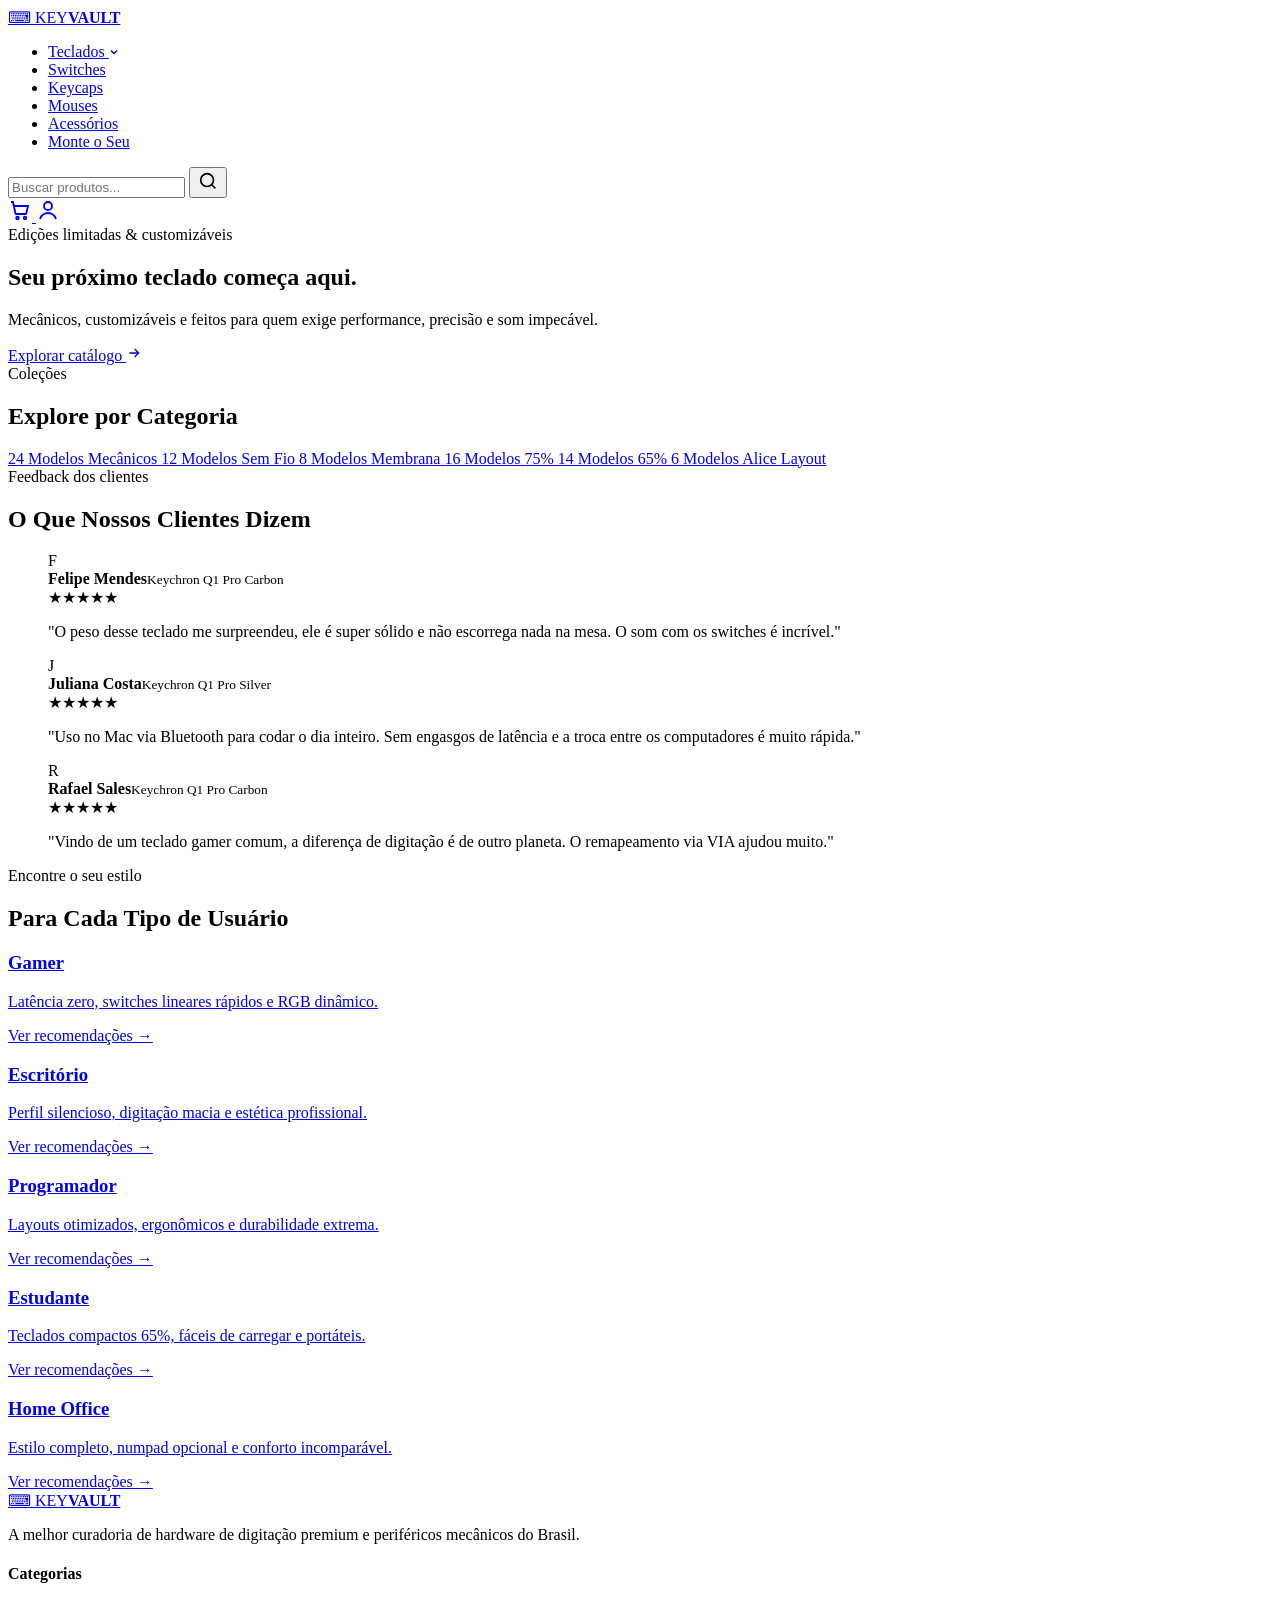
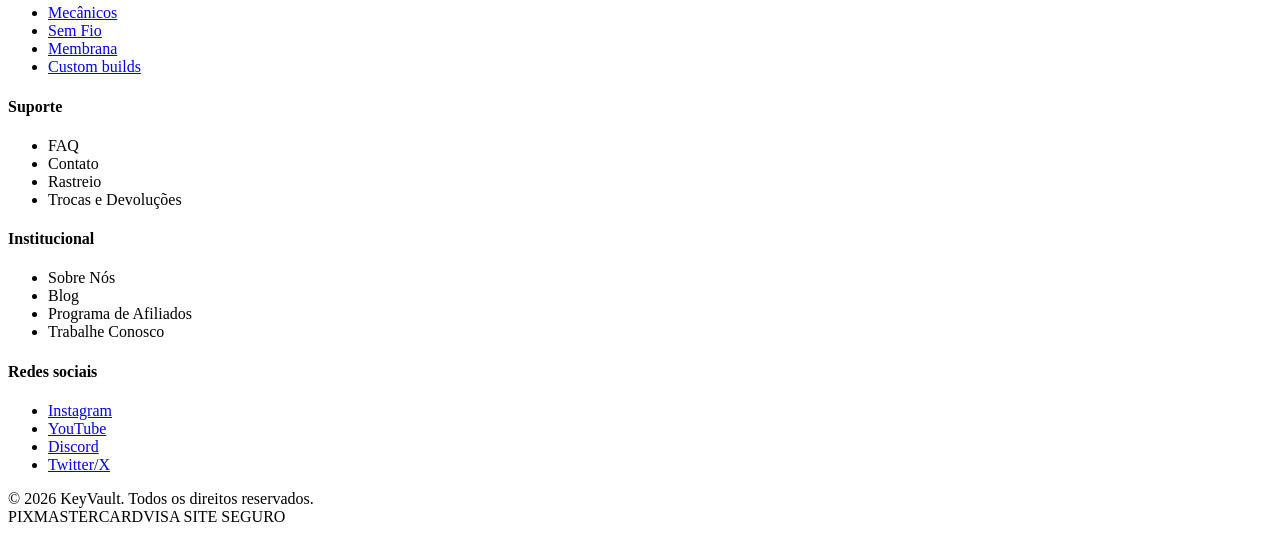
==== index.html @ 27d6e283 "added some issues from homepage in index.html: navbar, sections and +" ====
<!DOCTYPE html>
<html lang="pt-BR">
<head>
  <meta charset="UTF-8">
  <meta name="viewport" content="width=device-width, initial-scale=1.0">
  <title>KeyVault</title>
  <link rel="stylesheet" href="assets/css/homepage.css">
</head>
<body>

  <header class="header">
    <div class="header__inner container">
      <a href="index.html" class="logo" aria-label="KeyVault - página inicial">
        <span class="logo__icon">⌨</span>
        <span class="logo__text">KEY<strong>VAULT</strong></span>
      </a>

      <nav class="nav" aria-label="Navegação principal">
        <ul class="nav__list">
          <li class="nav__item nav__item--dropdown">
            <a href="teclados.html" class="nav__link">Teclados
              <svg width="10" height="10" viewBox="0 0 10 10" aria-hidden="true"><path d="M2 3.5 5 6.5 8 3.5" fill="none" stroke="currentColor" stroke-width="1.5"/></svg>
            </a>
          </li>
          <li class="nav__item"><a href="pages/catalog.html" class="nav__link">Switches</a></li>
          <li class="nav__item"><a href="pages/catalog.html" class="nav__link">Keycaps</a></li>
          <li class="nav__item"><a href="pages/catalog.html" class="nav__link">Mouses</a></li>
          <li class="nav__item"><a href="pages/catalog.html" class="nav__link">Acessórios</a></li>
          <li class="nav__item">
            <a href="pages/catalog.html" class="nav__link nav__link--custom">Monte o Seu</a>
          </li>
        </ul>
      </nav>

      <div class="header__actions">
        <form class="search" action="pages/catalog.html" method="get" role="search">
          <input type="search" name="q" placeholder="Buscar produtos..." aria-label="Buscar produtos por nome ou palavra-chave" required>
          <button type="submit" class="icon-btn" aria-label="Pesquisar">
            <svg width="22" height="22" viewBox="0 0 24 24" fill="none" stroke="currentColor" stroke-width="1.8"><circle cx="11" cy="11" r="7"/><path d="m20 20-3.5-3.5"/></svg>
          </button>
        </form>

        <a href="pages/mylist.html" class="icon-btn cart" aria-label="Carrinho de compras, 2 itens">
          <svg width="24" height="24" viewBox="0 0 24 24" fill="none" stroke="currentColor" stroke-width="1.8"><path d="M3 4h2l2.4 11.2a1 1 0 0 0 1 .8h8.9a1 1 0 0 0 1-.8L20 8H6.2"/><circle cx="9.5" cy="20" r="1.3"/><circle cx="17" cy="20" r="1.3"/></svg>
        </a>

        <a href="pages/profile.html" class="icon-btn" aria-label="Minha conta">
          <svg width="24" height="24" viewBox="0 0 24 24" fill="none" stroke="currentColor" stroke-width="1.8"><circle cx="12" cy="8" r="4"/><path d="M4 21c1.5-4 4.5-6 8-6s6.5 2 8 6"/></svg>
        </a>
      </div>
    </div>
  </header>

  <main>
    <!-- Hero -->
    <section class="hero">
      <div class="hero__content container">
        <span class="tag">Edições limitadas &amp; customizáveis</span>
        <h1>Seu próximo teclado começa aqui.</h1>
        <p>Mecânicos, customizáveis e feitos para quem exige performance, precisão e som impecável.</p>
        <a href="/pages/catalog.html" class="btn btn--primary">
          Explorar catálogo
          <svg width="16" height="16" viewBox="0 0 24 24" fill="none" stroke="currentColor" stroke-width="2"><path d="M5 12h14M13 6l6 6-6 6"/></svg>
        </a>
      </div>
    </section>

    <!-- Categorias principais -->
    <section class="section">
      <div class="container">
        <header class="section__header">
          <span class="eyebrow">Coleções</span>
          <h2>Explore por Categoria</h2>
        </header>

        <div class="categories">
          <a href="pages/catalog.html?cat=mecanicos" class="category-card">
            <span class="category-card__count">24 Modelos</span>
            <span class="category-card__name">Mecânicos</span>
          </a>
          <a href="pages/catalog.html" class="category-card">
            <span class="category-card__count">12 Modelos</span>
            <span class="category-card__name">Sem Fio</span>
          </a>
          <a href="pages/catalog.html" class="category-card">
            <span class="category-card__count">8 Modelos</span>
            <span class="category-card__name">Membrana</span>
          </a>
          <a href="pages/catalog.html?cat=75" class="category-card">
            <span class="category-card__count">16 Modelos</span>
            <span class="category-card__name">75%</span>
          </a>
          <a href="pages/catalog.html?cat=65" class="category-card">
            <span class="category-card__count">14 Modelos</span>
            <span class="category-card__name">65%</span>
          </a>
          <a href="pages/catalog.html?cat=alice" class="category-card">
            <span class="category-card__count">6 Modelos</span>
            <span class="category-card__name">Alice Layout</span>
          </a>
        </div>
      </div>
    </section>

    <!-- Depoimentos -->
    <section class="section section--alt">
      <div class="container">
        <header class="section__header">
          <span class="eyebrow">Feedback dos clientes</span>
          <h2>O Que Nossos Clientes Dizem</h2>
        </header>

        <div class="testimonials">
          <blockquote class="testimonial">
            <div class="testimonial__author">
              <span class="avatar">F</span>
              <div><strong>Felipe Mendes</strong><small>Keychron Q1 Pro Carbon</small></div>
            </div>
            <div class="stars">★★★★★</div>
            <p>"O peso desse teclado me surpreendeu, ele é super sólido e não escorrega nada na mesa. O som com os switches é incrível."</p>
          </blockquote>

          <blockquote class="testimonial">
            <div class="testimonial__author">
              <span class="avatar">J</span>
              <div><strong>Juliana Costa</strong><small>Keychron Q1 Pro Silver</small></div>
            </div>
            <div class="stars">★★★★★</div>
            <p>"Uso no Mac via Bluetooth para codar o dia inteiro. Sem engasgos de latência e a troca entre os computadores é muito rápida."</p>
          </blockquote>

          <blockquote class="testimonial">
            <div class="testimonial__author">
              <span class="avatar">R</span>
              <div><strong>Rafael Sales</strong><small>Keychron Q1 Pro Carbon</small></div>
            </div>
            <div class="stars">★★★★★</div>
            <p>"Vindo de um teclado gamer comum, a diferença de digitação é de outro planeta. O remapeamento via VIA ajudou muito."</p>
          </blockquote>
        </div>
      </div>
    </section>

    <!-- Personas -->
    <section class="section">
      <div class="container">
        <header class="section__header">
          <span class="eyebrow">Encontre o seu estilo</span>
          <h2>Para Cada Tipo de Usuário</h2>
        </header>

        <div class="personas">
          <a href="pages/catalog.html" class="persona-card" style="--bg: #1b1f27">
            <h3>Gamer</h3>
            <p>Latência zero, switches lineares rápidos e RGB dinâmico.</p>
            <span class="persona-card__link">Ver recomendações →</span>
          </a>
          <a href="pages/catalog.html" class="persona-card" style="--bg: #2a2c30">
            <h3>Escritório</h3>
            <p>Perfil silencioso, digitação macia e estética profissional.</p>
            <span class="persona-card__link">Ver recomendações →</span>
          </a>
          <a  style="--bg: #30333a"href="pages/catalog.html" class="persona-card" style="--bg: #232a24">
            <h3>Programador</h3>
            <p>Layouts otimizados, ergonômicos e durabilidade extrema.</p>
            <span class="persona-card__link">Ver recomendações →</span>
          </a>
          <a href="pages/catalog.html" class="persona-card" style="--bg: #2b2a24">
            <h3>Estudante</h3>
            <p>Teclados compactos 65%, fáceis de carregar e portáteis.</p>
            <span class="persona-card__link">Ver recomendações →</span>
          </a>
          <a href="pages/catalog.html" class="persona-card" style="--bg: #2a2627">
            <h3>Home Office</h3>
            <p>Estilo completo, numpad opcional e conforto incomparável.</p>
            <span class="persona-card__link">Ver recomendações →</span>
          </a>
        </div>
      </div>
    </section>


  <footer class="footer">
    <div class="container footer__grid">
      <div class="footer__brand">
        <a href="index.html" class="logo">
          <span class="logo__icon">⌨</span>
          <span class="logo__text">KEY<strong>VAULT</strong></span>
        </a>
        <p>A melhor curadoria de hardware de digitação premium e periféricos mecânicos do Brasil.</p>
      </div>

      <div>
        <h4>Categorias</h4>
        <ul>
          <li><a href="pages/catalog.html">Mecânicos</a></li>
          <li><a href="pages/catalog.html">Sem Fio</a></li>
          <li><a href="pages/catalog.html">Membrana</a></li>
          <li><a href="pages/catalog.html">Custom builds</a></li>
        </ul>
      </div>

      <div>
        <h4>Suporte</h4>
        <ul>
          <li><a>FAQ</a></li>
          <li><a>Contato</a></li>
          <li><a>Rastreio</a></li>
          <li><a>Trocas e Devoluções</a></li>
        </ul>
      </div>

      <div>
        <h4>Institucional</h4>
        <ul>
          <li><a>Sobre Nós</a></li>
          <li><a>Blog</a></li>
          <li><a>Programa de Afiliados</a></li>
          <li><a>Trabalhe Conosco</a></li>
        </ul>
      </div>

      <div>
        <h4>Redes sociais</h4>
        <ul>
          <li><a href="#">Instagram</a></li>
          <li><a href="#">YouTube</a></li>
          <li><a href="#">Discord</a></li>
          <li><a href="#">Twitter/X</a></li>
        </ul>
      </div>
    </div>

    <div class="container footer__bottom">
      <span>&copy 2026 KeyVault. Todos os direitos reservados.</span>
      <div class="payments">
        <span>PIX</span><span>MASTERCARD</span><span>VISA</span>
        <span class="secure">SITE SEGURO</span>
      </div>
    </div>
  </footer>

</body>
</html>
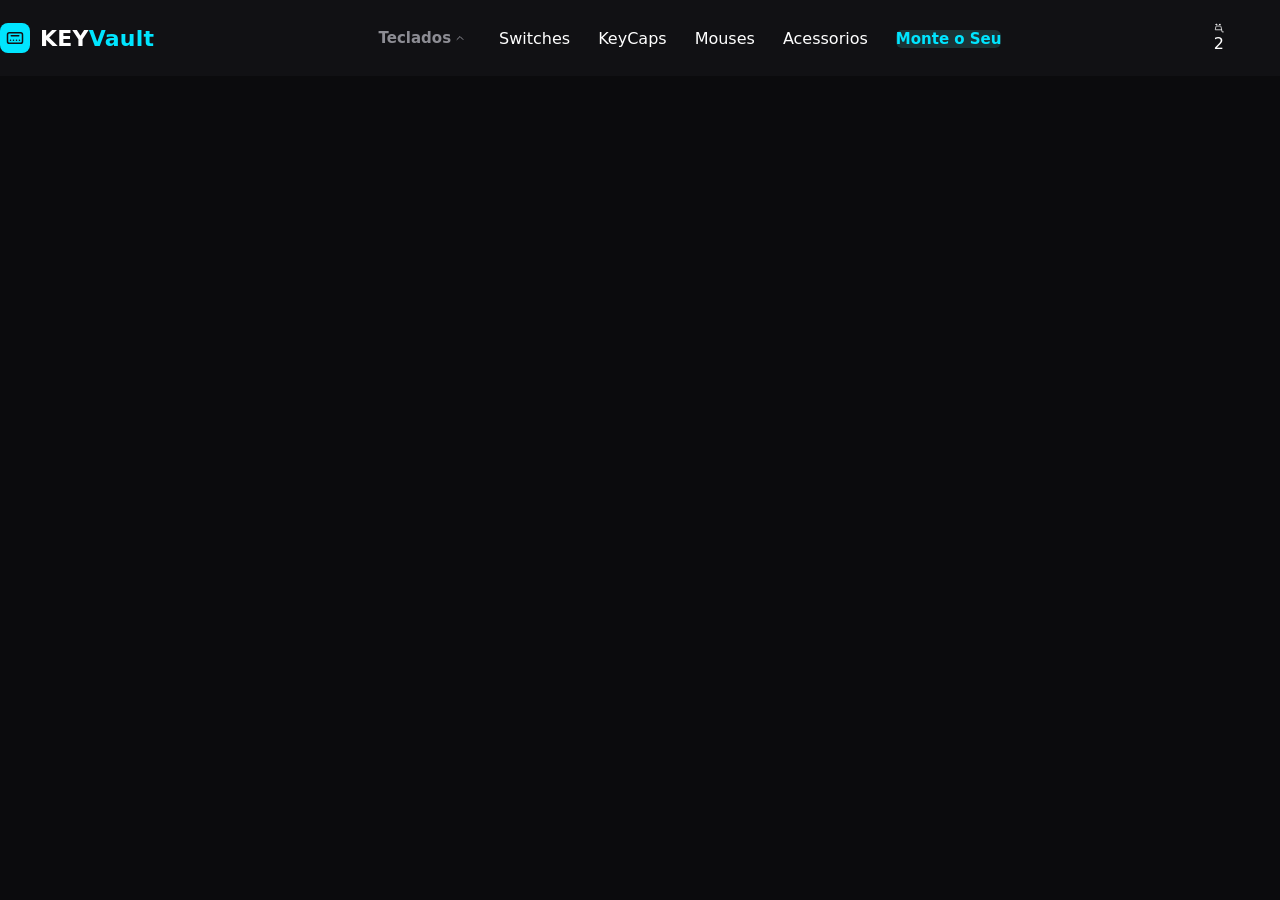
==== commit d8994651: "menu de navegação 87% feito e completo" ====
--- a/index.html
+++ b/index.html
@@ -1,244 +1,64 @@
 <!DOCTYPE html>
-<html lang="pt-BR">
-<head>
-  <meta charset="UTF-8">
-  <meta name="viewport" content="width=device-width, initial-scale=1.0">
-  <title>KeyVault</title>
-  <link rel="stylesheet" href="assets/css/homepage.css">
-</head>
-<body>
+<html lang="en">
+    <head>
+        <meta charset="UTF-8">
+        <meta name="viewport" content="width=device-width, initial-scale=1.0">
+        <title>Document</title>
+        <link rel="stylesheet" href="assets/css/homepage.css">
 
-  <header class="header">
-    <div class="header__inner container">
-      <a href="index.html" class="logo" aria-label="KeyVault - página inicial">
-        <span class="logo__icon">⌨</span>
-        <span class="logo__text">KEY<strong>VAULT</strong></span>
-      </a>
+    </head>
+    <body>
+        <header>
+            <!-- logo keyvault -->
+            <nav class="nav" aria-label="Principal">
+                <a href="index.html" class="logo" aria-label="KeyVault - Página Inicial">
+                    <span class="logo-mark" aria-hidden="true">
+                        <svg viewbox="0 0 24 24" fill="none" stroke="currentColor" stroke-width="2" stroke-linecap="round" stroke-linejoin="round">
+                            <rect x="2" y="5" width="20" height="14" rx="2.5"/>
+                            <path d="M6 9h.01M10 9h.01M14 9h.01M18 9h.01M7 15h10"/>
+                        </svg>
+                    </span>
+                    <span>KEY<b>Vault</b></span>
+                </a>
+                <!-- Catalago do site keyvaul -->
+                <ul class="menu" id="menu">
+                    <li>
+                        <button class="trigger" aria-expanded="false" aria-controls="dd-teclados" id="btn-teclados">
+                            Teclados
+                            <svg viewbox="0 0 10 10" fill="none" stroke="currentcolor" stroke-widht="1.6" stroke-linecap="round" stroke-linejoin="round" aria-hidden="true"><path d="M2 3.5l3 3 3-3"/></svg>
+                        </button>
+                        <ul class="dropdown" id="dd-teclados">
+                            <li><a href="pages/catalog.html">Teclados 60%</a></li>
+                            <li><a href="pages/catalog.html">Teclados 65%</a></li>
+                            <li><a href="pages/catalog.html">Teclados 75%</a></li>
+                            <li><a href="pages/catalog.html">Teclados Tkl</a></li>
+                            <li><a href="pages/catalog.html">Teclados Full Size</a></li>
+                        </ul>
+                    </li>
+                    <li><a href="pages/catalog.html"></a>Switches</li>
+                    <li><a href="pages/catalog.html"></a>KeyCaps</li>
+                    <li><a href="pages/catalog.html"></a>Mouses</li>
+                    <li><a href="pages/catalog.html"></a>Acessorios</li>
+                    <li><a href="pages/catalog.html" class="cta">Monte o Seu</a></li>
+                </ul>
 
-      <nav class="nav" aria-label="Navegação principal">
-        <ul class="nav__list">
-          <li class="nav__item nav__item--dropdown">
-            <a href="teclados.html" class="nav__link">Teclados
-              <svg width="10" height="10" viewBox="0 0 10 10" aria-hidden="true"><path d="M2 3.5 5 6.5 8 3.5" fill="none" stroke="currentColor" stroke-width="1.5"/></svg>
-            </a>
-          </li>
-          <li class="nav__item"><a href="pages/catalog.html" class="nav__link">Switches</a></li>
-          <li class="nav__item"><a href="pages/catalog.html" class="nav__link">Keycaps</a></li>
-          <li class="nav__item"><a href="pages/catalog.html" class="nav__link">Mouses</a></li>
-          <li class="nav__item"><a href="pages/catalog.html" class="nav__link">Acessórios</a></li>
-          <li class="nav__item">
-            <a href="pages/catalog.html" class="nav__link nav__link--custom">Monte o Seu</a>
-          </li>
-        </ul>
-      </nav>
-
-      <div class="header__actions">
-        <form class="search" action="pages/catalog.html" method="get" role="search">
-          <input type="search" name="q" placeholder="Buscar produtos..." aria-label="Buscar produtos por nome ou palavra-chave" required>
-          <button type="submit" class="icon-btn" aria-label="Pesquisar">
-            <svg width="22" height="22" viewBox="0 0 24 24" fill="none" stroke="currentColor" stroke-width="1.8"><circle cx="11" cy="11" r="7"/><path d="m20 20-3.5-3.5"/></svg>
-          </button>
-        </form>
-
-        <a href="pages/mylist.html" class="icon-btn cart" aria-label="Carrinho de compras, 2 itens">
-          <svg width="24" height="24" viewBox="0 0 24 24" fill="none" stroke="currentColor" stroke-width="1.8"><path d="M3 4h2l2.4 11.2a1 1 0 0 0 1 .8h8.9a1 1 0 0 0 1-.8L20 8H6.2"/><circle cx="9.5" cy="20" r="1.3"/><circle cx="17" cy="20" r="1.3"/></svg>
-        </a>
-
-        <a href="pages/profile.html" class="icon-btn" aria-label="Minha conta">
-          <svg width="24" height="24" viewBox="0 0 24 24" fill="none" stroke="currentColor" stroke-width="1.8"><circle cx="12" cy="8" r="4"/><path d="M4 21c1.5-4 4.5-6 8-6s6.5 2 8 6"/></svg>
-        </a>
-      </div>
-    </div>
-  </header>
-
-  <main>
-    <!-- Hero -->
-    <section class="hero">
-      <div class="hero__content container">
-        <span class="tag">Edições limitadas &amp; customizáveis</span>
-        <h1>Seu próximo teclado começa aqui.</h1>
-        <p>Mecânicos, customizáveis e feitos para quem exige performance, precisão e som impecável.</p>
-        <a href="/pages/catalog.html" class="btn btn--primary">
-          Explorar catálogo
-          <svg width="16" height="16" viewBox="0 0 24 24" fill="none" stroke="currentColor" stroke-width="2"><path d="M5 12h14M13 6l6 6-6 6"/></svg>
-        </a>
-      </div>
-    </section>
-
-    <!-- Categorias principais -->
-    <section class="section">
-      <div class="container">
-        <header class="section__header">
-          <span class="eyebrow">Coleções</span>
-          <h2>Explore por Categoria</h2>
+                <div class="actions">
+                    <button class="icon-btn" aria-label="Buscar">
+                        <svg viewBox="0 0 24 24" fill="none" stroke="currentColor" stroke-width="1.8" stroke-linecap="round"><circle cx="11" cy="11" r="7"/><path d="M20 20l-3.5-3.5"/></svg>
+                    </button>
+                        <a href="pages/mylist.html" class="icon-btn" aria-label="Carrinho, 2 itens">
+                            <svg viewBox="0 0 24 24" fill="none" stroke="currentColor" stroke-width="1.8" stroke-linecap="round" stroke-linejoin="round"><path d="M2 3h3l2.4 12.2a2 2 0 0 0 2 1.6h8.2a2 2 0 0 0 2-1.5L21 8H6"/><circle cx="10" cy="20.5" r="1.2"/><circle cx="18" cy="20.5" r="1.2"/></svg>
+                            <span class="badge" id="cart-count">2</span>
+                        </a>
+                        <a href="pages/profile.html" class="icon-btn" aria-label="Minha conta">
+                            <svg viewBox="0 0 24 24" fill="none" stroke="currentColor" stroke-width="1.8" stroke-linecap="round"><circle cx="12" cy="8" r="4"/><path d="M4 21c0-4.4 3.6-7 8-7s8 2.6 8 7"/></svg>
+                        </a>
+                        <button class="icon-btn burger" id="burger" aria-label="Abrir menu" aria-expanded="false" aria-controls="menu">
+                            <svg viewBox="0 0 24 24" fill="none" stroke="currentColor" stroke-width="1.8" stroke-linecap="round"><path d="M4 7h16M4 12h16M4 17h16"/></svg>
+                        </button>
+                </div>
+            </nav>
         </header>
-
-        <div class="categories">
-          <a href="pages/catalog.html?cat=mecanicos" class="category-card">
-            <span class="category-card__count">24 Modelos</span>
-            <span class="category-card__name">Mecânicos</span>
-          </a>
-          <a href="pages/catalog.html" class="category-card">
-            <span class="category-card__count">12 Modelos</span>
-            <span class="category-card__name">Sem Fio</span>
-          </a>
-          <a href="pages/catalog.html" class="category-card">
-            <span class="category-card__count">8 Modelos</span>
-            <span class="category-card__name">Membrana</span>
-          </a>
-          <a href="pages/catalog.html?cat=75" class="category-card">
-            <span class="category-card__count">16 Modelos</span>
-            <span class="category-card__name">75%</span>
-          </a>
-          <a href="pages/catalog.html?cat=65" class="category-card">
-            <span class="category-card__count">14 Modelos</span>
-            <span class="category-card__name">65%</span>
-          </a>
-          <a href="pages/catalog.html?cat=alice" class="category-card">
-            <span class="category-card__count">6 Modelos</span>
-            <span class="category-card__name">Alice Layout</span>
-          </a>
-        </div>
-      </div>
-    </section>
-
-    <!-- Depoimentos -->
-    <section class="section section--alt">
-      <div class="container">
-        <header class="section__header">
-          <span class="eyebrow">Feedback dos clientes</span>
-          <h2>O Que Nossos Clientes Dizem</h2>
-        </header>
-
-        <div class="testimonials">
-          <blockquote class="testimonial">
-            <div class="testimonial__author">
-              <span class="avatar">F</span>
-              <div><strong>Felipe Mendes</strong><small>Keychron Q1 Pro Carbon</small></div>
-            </div>
-            <div class="stars">★★★★★</div>
-            <p>"O peso desse teclado me surpreendeu, ele é super sólido e não escorrega nada na mesa. O som com os switches é incrível."</p>
-          </blockquote>
-
-          <blockquote class="testimonial">
-            <div class="testimonial__author">
-              <span class="avatar">J</span>
-              <div><strong>Juliana Costa</strong><small>Keychron Q1 Pro Silver</small></div>
-            </div>
-            <div class="stars">★★★★★</div>
-            <p>"Uso no Mac via Bluetooth para codar o dia inteiro. Sem engasgos de latência e a troca entre os computadores é muito rápida."</p>
-          </blockquote>
-
-          <blockquote class="testimonial">
-            <div class="testimonial__author">
-              <span class="avatar">R</span>
-              <div><strong>Rafael Sales</strong><small>Keychron Q1 Pro Carbon</small></div>
-            </div>
-            <div class="stars">★★★★★</div>
-            <p>"Vindo de um teclado gamer comum, a diferença de digitação é de outro planeta. O remapeamento via VIA ajudou muito."</p>
-          </blockquote>
-        </div>
-      </div>
-    </section>
-
-    <!-- Personas -->
-    <section class="section">
-      <div class="container">
-        <header class="section__header">
-          <span class="eyebrow">Encontre o seu estilo</span>
-          <h2>Para Cada Tipo de Usuário</h2>
-        </header>
-
-        <div class="personas">
-          <a href="pages/catalog.html" class="persona-card" style="--bg: #1b1f27">
-            <h3>Gamer</h3>
-            <p>Latência zero, switches lineares rápidos e RGB dinâmico.</p>
-            <span class="persona-card__link">Ver recomendações →</span>
-          </a>
-          <a href="pages/catalog.html" class="persona-card" style="--bg: #2a2c30">
-            <h3>Escritório</h3>
-            <p>Perfil silencioso, digitação macia e estética profissional.</p>
-            <span class="persona-card__link">Ver recomendações →</span>
-          </a>
-          <a  style="--bg: #30333a"href="pages/catalog.html" class="persona-card" style="--bg: #232a24">
-            <h3>Programador</h3>
-            <p>Layouts otimizados, ergonômicos e durabilidade extrema.</p>
-            <span class="persona-card__link">Ver recomendações →</span>
-          </a>
-          <a href="pages/catalog.html" class="persona-card" style="--bg: #2b2a24">
-            <h3>Estudante</h3>
-            <p>Teclados compactos 65%, fáceis de carregar e portáteis.</p>
-            <span class="persona-card__link">Ver recomendações →</span>
-          </a>
-          <a href="pages/catalog.html" class="persona-card" style="--bg: #2a2627">
-            <h3>Home Office</h3>
-            <p>Estilo completo, numpad opcional e conforto incomparável.</p>
-            <span class="persona-card__link">Ver recomendações →</span>
-          </a>
-        </div>
-      </div>
-    </section>
-
-
-  <footer class="footer">
-    <div class="container footer__grid">
-      <div class="footer__brand">
-        <a href="index.html" class="logo">
-          <span class="logo__icon">⌨</span>
-          <span class="logo__text">KEY<strong>VAULT</strong></span>
-        </a>
-        <p>A melhor curadoria de hardware de digitação premium e periféricos mecânicos do Brasil.</p>
-      </div>
-
-      <div>
-        <h4>Categorias</h4>
-        <ul>
-          <li><a href="pages/catalog.html">Mecânicos</a></li>
-          <li><a href="pages/catalog.html">Sem Fio</a></li>
-          <li><a href="pages/catalog.html">Membrana</a></li>
-          <li><a href="pages/catalog.html">Custom builds</a></li>
-        </ul>
-      </div>
-
-      <div>
-        <h4>Suporte</h4>
-        <ul>
-          <li><a>FAQ</a></li>
-          <li><a>Contato</a></li>
-          <li><a>Rastreio</a></li>
-          <li><a>Trocas e Devoluções</a></li>
-        </ul>
-      </div>
-
-      <div>
-        <h4>Institucional</h4>
-        <ul>
-          <li><a>Sobre Nós</a></li>
-          <li><a>Blog</a></li>
-          <li><a>Programa de Afiliados</a></li>
-          <li><a>Trabalhe Conosco</a></li>
-        </ul>
-      </div>
-
-      <div>
-        <h4>Redes sociais</h4>
-        <ul>
-          <li><a href="#">Instagram</a></li>
-          <li><a href="#">YouTube</a></li>
-          <li><a href="#">Discord</a></li>
-          <li><a href="#">Twitter/X</a></li>
-        </ul>
-      </div>
-    </div>
-
-    <div class="container footer__bottom">
-      <span>&copy 2026 KeyVault. Todos os direitos reservados.</span>
-      <div class="payments">
-        <span>PIX</span><span>MASTERCARD</span><span>VISA</span>
-        <span class="secure">SITE SEGURO</span>
-      </div>
-    </div>
-  </footer>
-
-</body>
-</html>+        <script src="assets/js/homepage.js"></script>
+    </body>
+</html>
--- a/assets/css/homepage.css
+++ b/assets/css/homepage.css
@@ -0,0 +1,168 @@
+:root{
+    --bg: #111114;
+    --bar-bg: #1b3335;
+    --cyan: #00e5ff;
+    --text: #ffffff;
+    --muted: #8d8d94;
+    --pill-bg: rgba(0, 229, 255, .12);
+    --menu-bg: #1a1a1f;
+    --line: #2a2a31;
+    --font: "Inter", system-ui, -apple-system, "Segoe UI", Roboto, sans-serif;
+}
+*{
+    box-sizing: border-box;
+    margin: 0;
+    top: 0;
+}
+body{
+    font-family: var(--font);
+    background-color: #0b0b0d;
+    color: var(--text);
+    min-height: 100vh;
+}
+a{
+    color: inherit;
+    text-decoration: none;
+}
+button{
+    font: inherit;
+    color: inherit;
+    background: none;
+    border: 0;
+    cursor: pointer;
+}
+:focus-visible{
+    outline: 2px solid var(--cyan);
+    outline-offset: 3px;
+    border-radius: 4px;
+}
+
+/*---------------Header-----------*/
+.header{
+    position: sticky;
+    top: 0;
+    z-index: 50;
+}
+.nav{
+    background-color: var(--bg);
+    height: 76px;
+    display: flex;
+    align-items: center;
+    justify-content: space-between;
+    padding: 0 clamp(16px 5.5vw 56px);
+    gap: 24px;
+}
+/* logo do site*/
+.logo{
+    display: flex;
+    align-items: center;
+    gap: 10px;
+    font-weight: 800;
+    font-size: 22px;
+    letter-spacing: .01em;
+}
+.logo-mark{
+    width: 30px;
+    height: 30px;
+    border-radius: 8px;
+    background-color: var(--cyan);
+    display: grid;
+    place-items: center;
+    color: var(--bg);
+}
+.logo-mark svg{
+    width: 18px;
+    height: 18px;
+}
+.logo b{
+    color: var(--cyan);
+    font-weight: 800;
+}
+
+/* ----menu de navegação-----  */
+.menu{
+    display: flex;
+    align-items: center;
+    gap: 28px;
+    list-style: none;
+}
+.menu > li{
+    position: relative;
+}
+.menu a, .menu .trigger{
+    display: inline-flex;
+    align-items: center;
+    gap: 4px;
+    font-size: 15px;
+    font-weight: 600;
+    color: var(--muted);
+    transition: color .15s;
+}
+.menu a:hover, .menu .trigger:hover,
+.menu a[aria-current="page"],
+.menu .trigger[aria-expanded="true"]{
+    color: var(--text);
+}
+.trigger svg{
+    width: 10px;
+    height: 10px;
+    transition: transform .02s;
+}
+.trigger[aria-expanded="true"],
+svg{
+    transform: rotate(180deg);
+}
+.menu .cta{
+    color: var(--cyan);
+    background-color: var(--bar-bg);
+    padding: 6px 12xp;
+    border-radius: 6px;
+}
+.menu .cta:hover{
+    color: var(--cyan);
+    background: rgba(0, 229, 255, .2);
+}
+/* dropdown */
+.dropdown{
+    position: absolute;
+    top: calc(100% + 18px);
+    left: -16px;
+    min-width: 220px;
+    background: var(--menu-bg);
+    border: var(--line) 1px solid;
+    border-radius: 10px;
+    padding: 8px;
+    list-style: none;
+    opacity: 0;
+    visibility: hidden;
+    transform: translateY(-4px);
+    transition: opacity .15s, transform .15s, visibility .15s;
+}
+.dropdown.open{
+    opacity: 1;
+    visibility: visible;
+    transform: none;
+}
+.dropdown a{
+    display: flex;
+    padding: 10px 12px;
+    border-radius: 6px;
+    width: 100%;
+    font-weight: 500;
+}
+.dropdown a:hover{
+    background: var(--pill-bg);
+    color: var(--text);
+}
+/* ações do key */
+.actions{
+    display: flex;
+    align-items: center;
+    gap: 22px;
+}
+.icon-btn{
+    position: relative;
+    display: grid;
+    place-items: center;
+    
+}
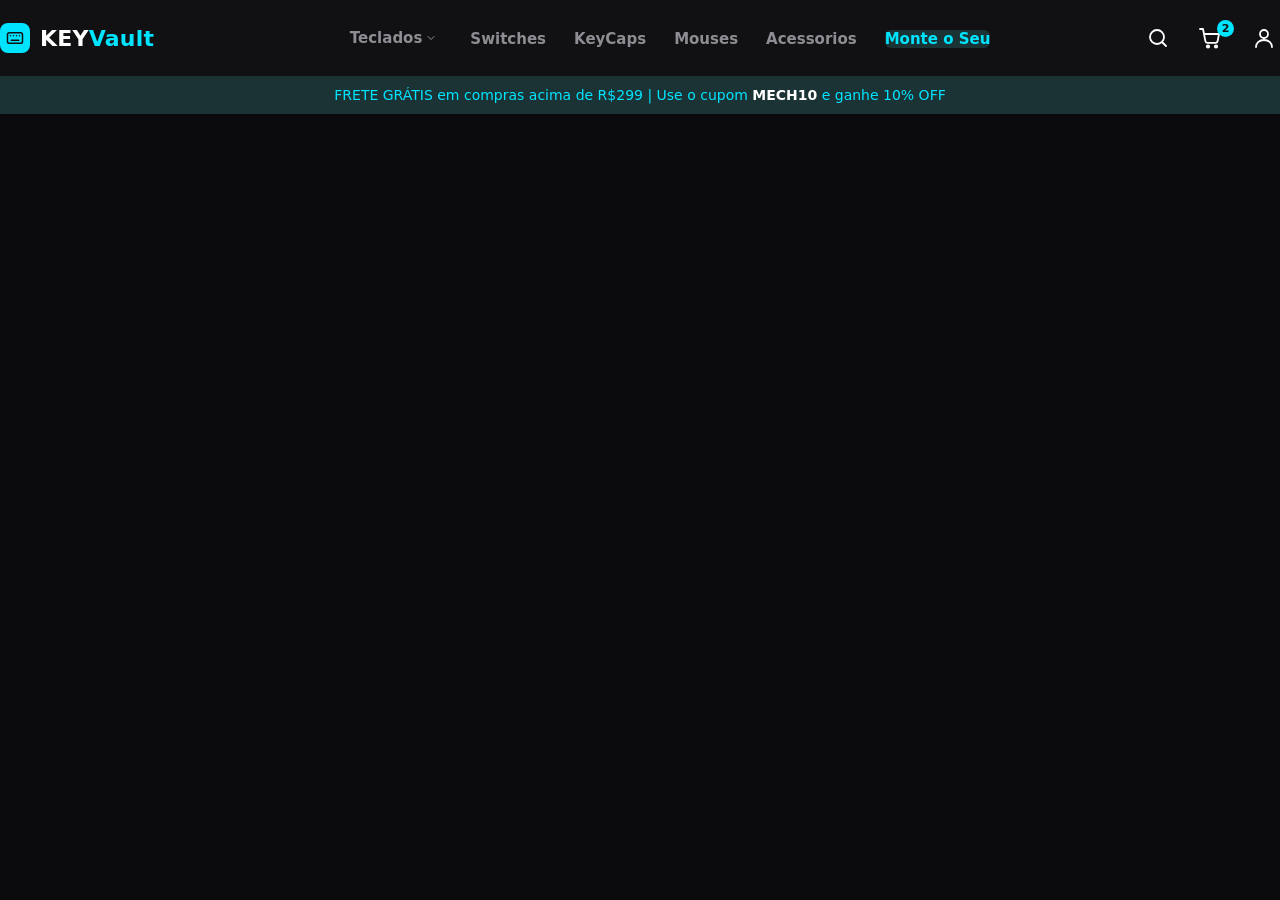
==== commit b794b9df: "menu de navegação 100%" ====
--- a/index.html
+++ b/index.html
@@ -1,4 +1,3 @@
-<!DOCTYPE html>
 <html lang="en">
     <head>
         <meta charset="UTF-8">
@@ -35,10 +34,10 @@
                             <li><a href="pages/catalog.html">Teclados Full Size</a></li>
                         </ul>
                     </li>
-                    <li><a href="pages/catalog.html"></a>Switches</li>
-                    <li><a href="pages/catalog.html"></a>KeyCaps</li>
-                    <li><a href="pages/catalog.html"></a>Mouses</li>
-                    <li><a href="pages/catalog.html"></a>Acessorios</li>
+                    <li><a href="pages/catalog.html">Switches</a></li>
+                    <li><a href="pages/catalog.html">KeyCaps</a></li>
+                    <li><a href="pages/catalog.html">Mouses</a></li>
+                    <li><a href="pages/catalog.html">Acessorios</a></li>
                     <li><a href="pages/catalog.html" class="cta">Monte o Seu</a></li>
                 </ul>
 
@@ -58,7 +57,11 @@
                         </button>
                 </div>
             </nav>
+
+            <div class="promo">
+                FRETE GRÁTIS em compras acima de R$299 | Use o cupom <strong>MECH10</strong> e ganhe 10% OFF
+            </div>
         </header>
         <script src="assets/js/homepage.js"></script>
     </body>
-</html>
+</html>
--- a/assets/css/homepage.css
+++ b/assets/css/homepage.css
@@ -108,9 +108,8 @@
     height: 10px;
     transition: transform .02s;
 }
-.trigger[aria-expanded="true"],
-svg{
-    transform: rotate(180deg);
+.trigger[aria-expanded="true"] > svg { 
+    transform: rotate(180deg); 
 }
 .menu .cta{
     color: var(--cyan);
@@ -164,5 +163,68 @@
     position: relative;
     display: grid;
     place-items: center;
-    
+    width: 32px;
+    height: 32px;
+    color:  var(--text);   
+}
+.icon-btn svg{
+    width: 24px;
+    height: 24px;
+}
+.icon-btn:hover{
+    color: var(--cyan);
+}
+.badge{
+    position: absolute;
+    top: -2px;
+    right: -8px;
+    min-width: 17px;
+    height: 17px;
+    padding: 0 4px;
+    border-radius: 9px;
+    background-color: var(--cyan);
+    color: var(--bg);
+    font-size: 11px;
+    font-weight: 700;
+    display: grid;
+    place-items: center;
+}
+
+.burger{
+    display: none;
+}
+/* barra de promoção */
+.promo {
+  background: var(--bar-bg); color: var(--cyan);
+  text-align: center; font-size: 14px; font-weight: 500;
+  padding: 11px 16px;
+}
+.promo strong { color: var(--text); font-weight: 700; }
+
+/* ---------- Mobile ---------- */
+@media (max-width: 900px) {
+  .nav { height: 64px; }
+  .burger { display: grid; }
+  .menu {
+    position: absolute; top: 100%; left: 0; right: 0;
+    flex-direction: column; align-items: stretch; gap: 0;
+    background: var(--bg); border-top: 1px solid var(--line);
+    padding: 8px clamp(16px, 5.5vw, 56px) 16px;
+    display: none;
+  }
+  .menu.open { display: flex; }
+  .menu > li { border-bottom: 1px solid var(--line); }
+  .menu > li:last-child { border: 0; padding-top: 12px; }
+  .menu a, .menu .trigger { width: 100%; padding: 14px 0; justify-content: space-between; }
+  .menu .cta { width: auto; padding: 10px 14px; justify-content: center; }
+  .dropdown {
+    position: static; opacity: 1; visibility: visible; transform: none;
+    display: none; border: 0; background: none; padding: 0 0 8px 12px;
+  }
+  .dropdown.open { display: block; }
+  .actions { gap: 14px; }
+  .promo { font-size: 12.5px; }
+}
+@media (prefers-reduced-motion: reduce) {
+  * { transition: none !important; }
 }
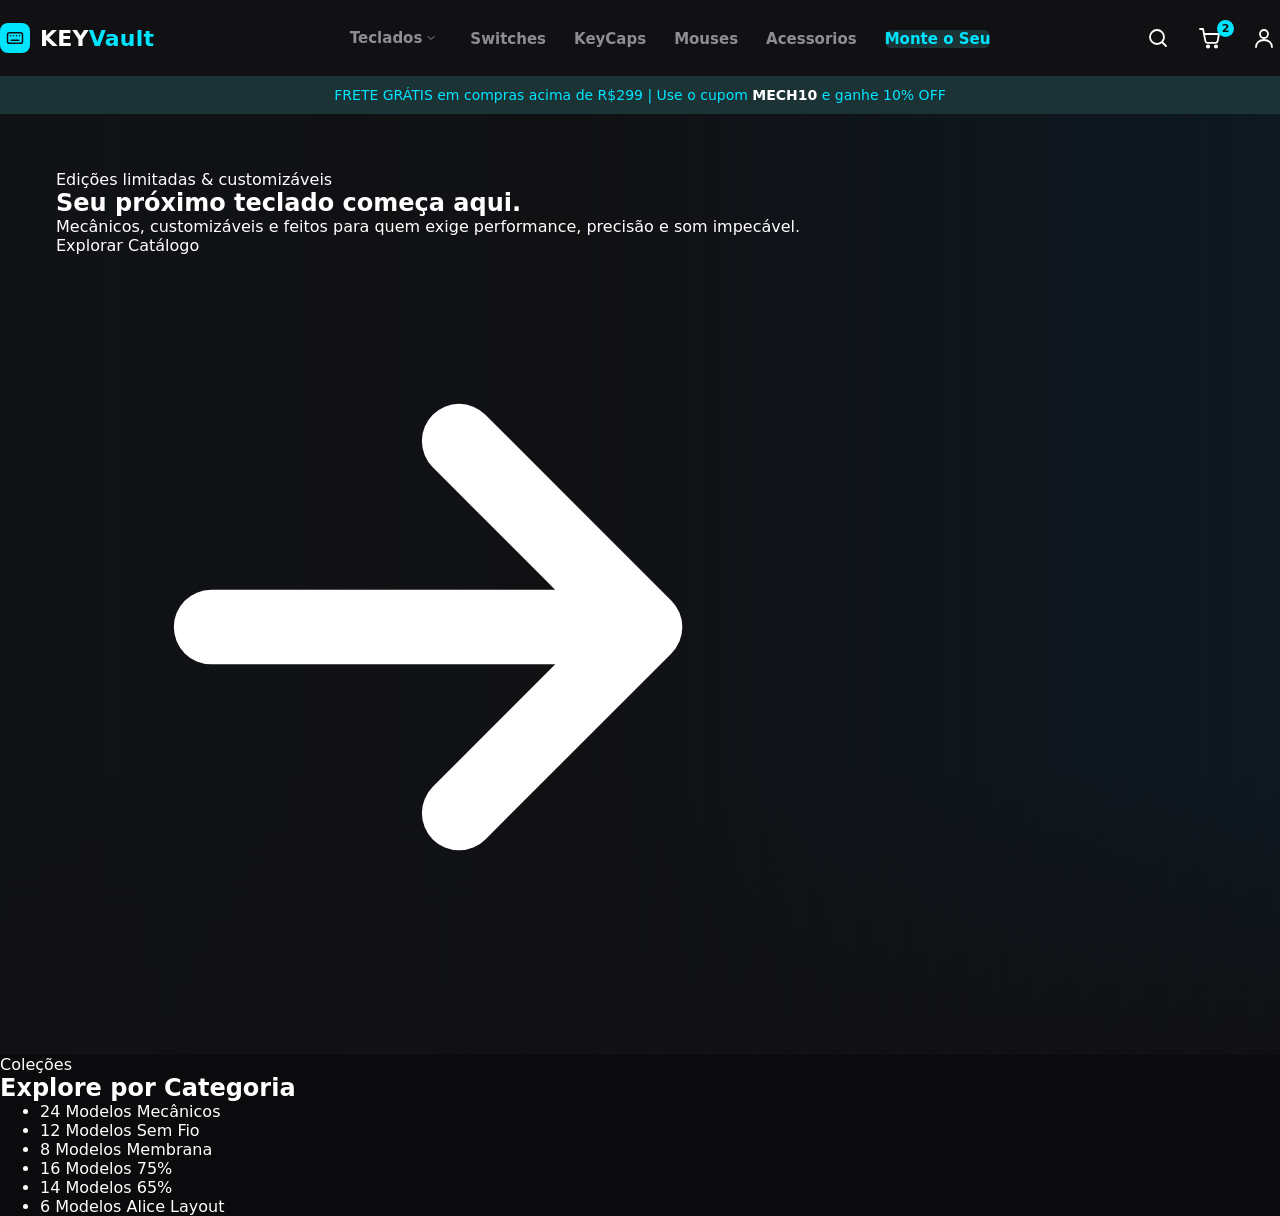
==== commit fe8eb5f1: "categoria e imagens para o site, salvem as imagens na pasta criada" ====
--- a/index.html
+++ b/index.html
@@ -63,5 +63,74 @@
             </div>
         </header>
         <script src="assets/js/homepage.js"></script>
+
+        <main>
+            <!-- area principal ao entrar no site -->
+            <section class="hero" aria-labelledby="hero-title">
+                <div class="hero-content">
+                    <span class="tag">Edições limitadas &amp; customizáveis</span>
+                    <h1 id="hero-title">Seu próximo teclado começa aqui.</h1>
+                    <p>Mecânicos, customizáveis e feitos para quem exige performance, precisão e som impecável.</p>
+                    <a href="pages/catalog.html" class="btn">
+                        Explorar Catálogo
+                        <svg viewBox="0 0 24 24" fill="none" stroke="currentColor" stroke-width="2.4" stroke-linecap="round" stroke-linejoin="round" aria-hidden="true"><path d="M5 12h14M13 6l6 6-6 6"/></svg>
+                    </a>
+                </div>
+            </section>
+
+            <!-- categorias dos teclados -->
+            <section class="categorias" aria-labelledby="cat-title">
+                <div class="section-head">
+                    <span class="eyebrow">Coleções</span>
+                    <h2 id="cat-title">Explore por Categoria</h2>
+                </div>
+
+                <!-- os teclados da categoria -->
+                <ul class="grid">
+                <li>
+                    <a href="/teclados/mecanicos" class="card">
+                    <span class="card-img" style="--img: url('img/cat-mecanicos.jpg')"></span>
+                    <span class="card-count">24 Modelos</span>
+                    <span class="card-name">Mecânicos</span>
+                    </a>
+                </li>
+                <li>
+                    <a href="/teclados/sem-fio" class="card">
+                    <span class="card-img" style="--img: url('img/cat-sem-fio.jpg')"></span>
+                    <span class="card-count">12 Modelos</span>
+                    <span class="card-name">Sem Fio</span>
+                    </a>
+                </li>
+                <li>
+                    <a href="/teclados/membrana" class="card">
+                    <span class="card-img" style="--img: url('img/cat-membrana.jpg')"></span>
+                    <span class="card-count">8 Modelos</span>
+                    <span class="card-name">Membrana</span>
+                    </a>
+                </li>
+                <li>
+                    <a href="/teclados/75" class="card">
+                    <span class="card-img" style="--img: url('img/cat-75.jpg')"></span>
+                    <span class="card-count">16 Modelos</span>
+                    <span class="card-name">75%</span>
+                    </a>
+                </li>
+                <li>
+                    <a href="/teclados/65" class="card">
+                    <span class="card-img" style="--img: url('img/cat-65.jpg')"></span>
+                    <span class="card-count">14 Modelos</span>
+                    <span class="card-name">65%</span>
+                    </a>
+                </li>
+                <li>
+                    <a href="/teclados/alice" class="card">
+                    <span class="card-img" style="--img: url('img/cat-alice.jpg')"></span>
+                    <span class="card-count">6 Modelos</span>
+                    <span class="card-name">Alice Layout</span>
+                    </a>
+                </li>
+                </ul>
+            </section>
+        </main>
     </body>
 </html>
--- a/assets/css/homepage.css
+++ b/assets/css/homepage.css
@@ -5,9 +5,11 @@
     --text: #ffffff;
     --muted: #8d8d94;
     --pill-bg: rgba(0, 229, 255, .12);
+    --badge-bg: rgba(0, 76, 84, .85);
     --menu-bg: #1a1a1f;
     --line: #2a2a31;
     --font: "Inter", system-ui, -apple-system, "Segoe UI", Roboto, sans-serif;
+    --pad-x: clamp(16px, 5.5vw, 56px);
 }
 *{
     box-sizing: border-box;
@@ -201,7 +203,23 @@
 }
 .promo strong { color: var(--text); font-weight: 700; }
 
-/* ---------- Mobile ---------- */
+.hero{
+    position: relative;
+    min-height: clamp(380px, 56hv, 560px);
+    display: flex;
+    align-items: center;
+    padding: 56px var(--pad-x);
+    background-color: #0d1a24;
+    background-image: linear-gradient(90deg, rgba(17,17,20,.88) 0%, rgba(17, 17, 20, 55) 45%, rgba(17,17,20,.15) 100%),
+    linear-gradient(0deg, var(--bg) 0%, rgba(17,17,20,0) 30%),
+    url("");
+}
+
+
+
+
+
+/* ---------- celular/phone/mobile ---------- */
 @media (max-width: 900px) {
   .nav { height: 64px; }
   .burger { display: grid; }
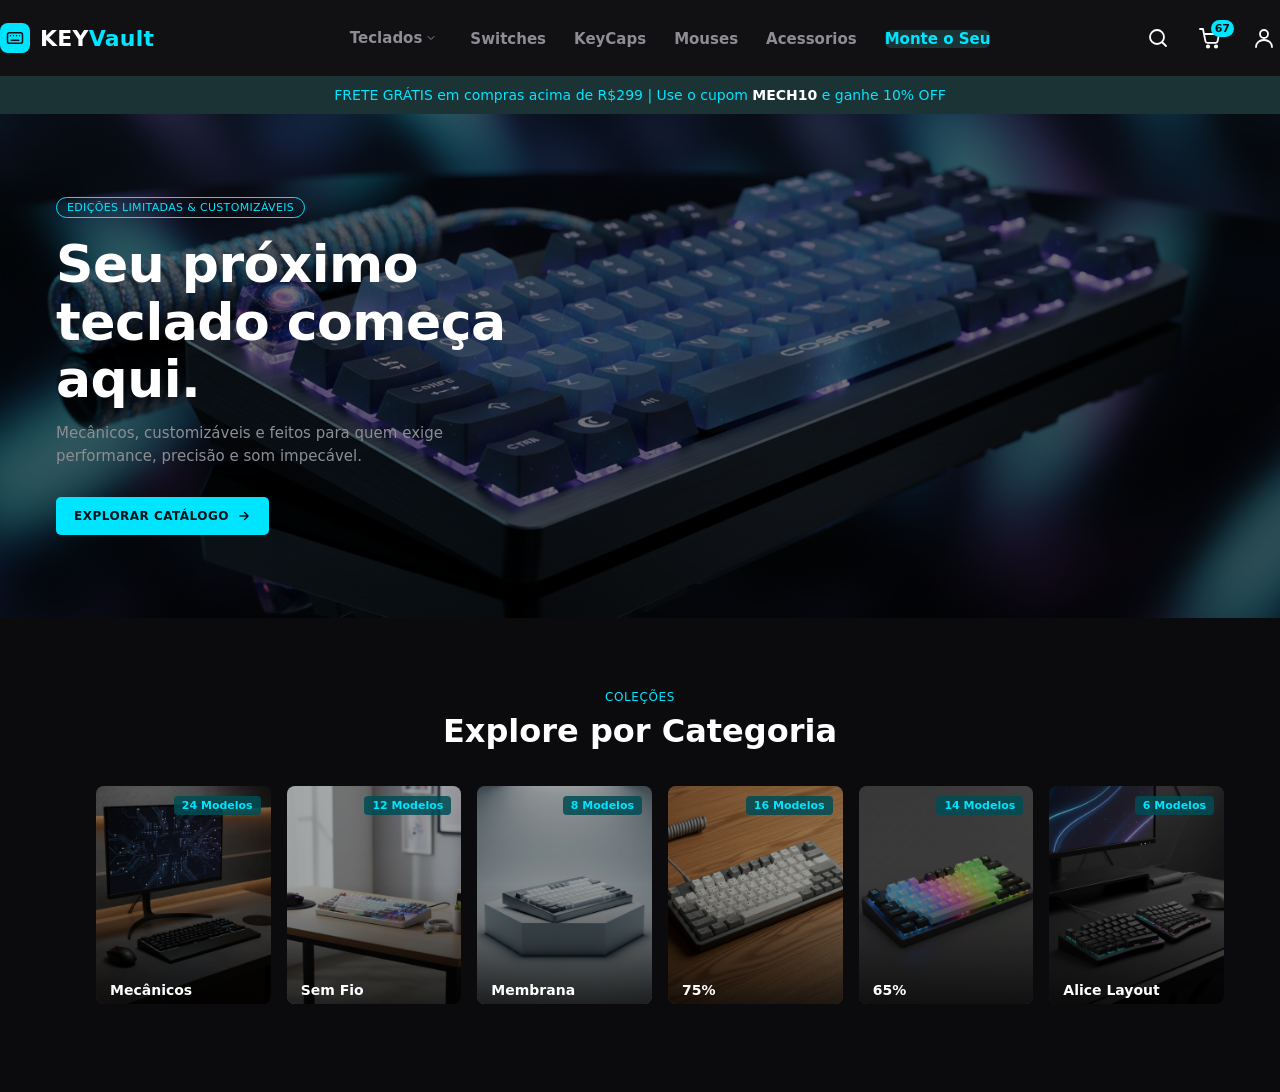
==== commit 7b525da4: "coleções e categorias da homepage" ====
--- a/index.html
+++ b/index.html
@@ -47,7 +47,7 @@
                     </button>
                         <a href="pages/mylist.html" class="icon-btn" aria-label="Carrinho, 2 itens">
                             <svg viewBox="0 0 24 24" fill="none" stroke="currentColor" stroke-width="1.8" stroke-linecap="round" stroke-linejoin="round"><path d="M2 3h3l2.4 12.2a2 2 0 0 0 2 1.6h8.2a2 2 0 0 0 2-1.5L21 8H6"/><circle cx="10" cy="20.5" r="1.2"/><circle cx="18" cy="20.5" r="1.2"/></svg>
-                            <span class="badge" id="cart-count">2</span>
+                            <span class="badge" id="cart-count">67</span>
                         </a>
                         <a href="pages/profile.html" class="icon-btn" aria-label="Minha conta">
                             <svg viewBox="0 0 24 24" fill="none" stroke="currentColor" stroke-width="1.8" stroke-linecap="round"><circle cx="12" cy="8" r="4"/><path d="M4 21c0-4.4 3.6-7 8-7s8 2.6 8 7"/></svg>
@@ -67,6 +67,7 @@
         <main>
             <!-- area principal ao entrar no site -->
             <section class="hero" aria-labelledby="hero-title">
+                <img class="hero-img" src="assets/img/imagemcategoria.png" alt="">
                 <div class="hero-content">
                     <span class="tag">Edições limitadas &amp; customizáveis</span>
                     <h1 id="hero-title">Seu próximo teclado começa aqui.</h1>
@@ -87,48 +88,48 @@
 
                 <!-- os teclados da categoria -->
                 <ul class="grid">
-                <li>
-                    <a href="/teclados/mecanicos" class="card">
-                    <span class="card-img" style="--img: url('img/cat-mecanicos.jpg')"></span>
-                    <span class="card-count">24 Modelos</span>
-                    <span class="card-name">Mecânicos</span>
-                    </a>
-                </li>
-                <li>
-                    <a href="/teclados/sem-fio" class="card">
-                    <span class="card-img" style="--img: url('img/cat-sem-fio.jpg')"></span>
-                    <span class="card-count">12 Modelos</span>
-                    <span class="card-name">Sem Fio</span>
-                    </a>
-                </li>
-                <li>
-                    <a href="/teclados/membrana" class="card">
-                    <span class="card-img" style="--img: url('img/cat-membrana.jpg')"></span>
-                    <span class="card-count">8 Modelos</span>
-                    <span class="card-name">Membrana</span>
-                    </a>
-                </li>
-                <li>
-                    <a href="/teclados/75" class="card">
-                    <span class="card-img" style="--img: url('img/cat-75.jpg')"></span>
-                    <span class="card-count">16 Modelos</span>
-                    <span class="card-name">75%</span>
-                    </a>
-                </li>
-                <li>
-                    <a href="/teclados/65" class="card">
-                    <span class="card-img" style="--img: url('img/cat-65.jpg')"></span>
-                    <span class="card-count">14 Modelos</span>
-                    <span class="card-name">65%</span>
-                    </a>
-                </li>
-                <li>
-                    <a href="/teclados/alice" class="card">
-                    <span class="card-img" style="--img: url('img/cat-alice.jpg')"></span>
-                    <span class="card-count">6 Modelos</span>
-                    <span class="card-name">Alice Layout</span>
-                    </a>
-                </li>
+                    <li>
+                        <a href="/pages/catalog.html" class="card">
+                        <img class="card-img" src="assets/img/Mecanicos.png" alt="">
+                        <span class="card-count">24 Modelos</span>
+                        <span class="card-name">Mecânicos</span>
+                        </a>
+                    </li>
+                    <li>
+                        <a href="/pages/catalog.html" class="card">
+                        <img class="card-img" src="assets/img/semfio.png" alt="">
+                        <span class="card-count">12 Modelos</span>
+                        <span class="card-name">Sem Fio</span>
+                        </a>
+                    </li>
+                    <li>
+                        <a href="/pages/catalog.html" class="card">
+                        <img class="card-img" src="assets/img/membrana.png" alt="">
+                        <span class="card-count">8 Modelos</span>
+                        <span class="card-name">Membrana</span>
+                        </a>
+                    </li>
+                    <li>
+                        <a href="/pages/catalog.html" class="card">
+                        <img class="card-img" src="assets/img/teclado75.png" alt="">
+                        <span class="card-count">16 Modelos</span>
+                        <span class="card-name">75%</span>
+                        </a>
+                    </li>
+                    <li>
+                        <a href="/pages/catalog.html" class="card">
+                        <img class="card-img" src="assets/img/teclado65.png" alt="">
+                        <span class="card-count">14 Modelos</span>
+                        <span class="card-name">65%</span>
+                        </a>
+                    </li>
+                    <li>
+                        <a href="/pages/catalog.html" class="card">
+                        <img class="card-img" src="assets/img/alice.png" alt="">
+                        <span class="card-count">6 Modelos</span>
+                        <span class="card-name">Alice Layout</span>
+                        </a>
+                    </li>
                 </ul>
             </section>
         </main>
--- a/assets/css/homepage.css
+++ b/assets/css/homepage.css
@@ -4,6 +4,7 @@
     --cyan: #00e5ff;
     --text: #ffffff;
     --muted: #8d8d94;
+    --surface: #1a1a1f;
     --pill-bg: rgba(0, 229, 255, .12);
     --badge-bg: rgba(0, 76, 84, .85);
     --menu-bg: #1a1a1f;
@@ -203,19 +204,148 @@
 }
 .promo strong { color: var(--text); font-weight: 700; }
 
-.hero{
-    position: relative;
-    min-height: clamp(380px, 56hv, 560px);
-    display: flex;
+.hero {
+    position: relative;
+    overflow: hidden;
+    min-height: clamp(380px, 56vh, 560px);
+    display: flex; 
     align-items: center;
     padding: 56px var(--pad-x);
     background-color: #0d1a24;
-    background-image: linear-gradient(90deg, rgba(17,17,20,.88) 0%, rgba(17, 17, 20, 55) 45%, rgba(17,17,20,.15) 100%),
-    linear-gradient(0deg, var(--bg) 0%, rgba(17,17,20,0) 30%),
-    url("");
-}
-
-
+}
+.hero-img {
+    position: absolute; inset: 0;
+    width: 100%; height: 100%;
+    object-fit: cover;
+    object-position: center;
+    filter: brightness(.48);
+}
+.hero-content{
+    position: relative;
+    z-index: 1;
+    max-width: 480px;
+}
+.hero::before {
+    content: "";
+    position: absolute; inset: 0;
+    background:
+        linear-gradient(90deg, rgba(17,17,20,.88) 0%, rgba(17,17,20,.55) 45%, rgba(17,17,20,.15) 100%),
+        linear-gradient(0deg, var(--bg) 0%, rgba(17,17,20,0) 30%);
+}
+.tag{
+    display: inline-block;
+    font-size: 11px;
+    font-weight: 500;
+    letter-spacing: .03em;
+    text-transform: uppercase;
+    color: var(--cyan);
+    border: 1px solid var(--cyan);
+    border-radius: 999px;
+    padding: 3px 10px;
+    margin-bottom: 18px;
+}
+.hero h1{
+    font-size: clamp(32px, 4.6vw, 52px);
+    line-height: 1.1;
+    font-weight: 700;
+    letter-spacing: -.01em;
+    margin-bottom: 14px;
+}
+.hero p{
+    color: var(--muted);
+    font-size: 15px;
+    line-height: 1.55;
+    max-width: 44ch;
+    margin-bottom: 28px;
+}
+.btn{
+    display: inline-flex;
+    align-items: center;
+    gap: 8px;
+    background-color: var(--cyan);
+    color: #04141a;
+    font-family: inherit;
+    font-size: 12px;
+    font-weight: 700;
+    letter-spacing: .04em;
+    text-transform: uppercase;
+    padding: 12px 18px;
+    border-radius: 5px;
+    transition: background .15s;
+}
+.btn:hover{background: #5cf0ff;}
+.btn svg{
+    width: 14px;
+    height: 14px;
+}
+.categorias{
+    padding: 72px var(--pad-x) 88px;   
+}
+.section-head{
+    text-align: center;
+    margin-bottom: 36px;
+}
+.section-head .eyebrow{
+    display: block;
+    color: var(--cyan);
+    font-size: 12px;
+    font-weight: 500;
+    letter-spacing: .05em;
+    text-transform: uppercase;
+    margin-bottom: 8px;
+}
+.section-head h2{
+    font-size: clamp(24px, 3vw, 32px);
+    font-weight: 600;
+}
+.grid {
+    list-style: none;
+    display: grid; 
+    gap: 16px;
+    grid-template-columns: repeat(6, 1fr);
+    max-width: 1280px; 
+    margin: 0 auto;
+}
+.card{
+    position: relative;
+    display: block;
+    overflow: hidden;
+    aspect-ratio: 4 / 5;
+    border: 1px var(--line);
+    border-radius: 8px;
+    background: var(--surface);
+}
+.card-img {
+  position: absolute; inset: 0;
+  width: 100%; height: 100%;
+  object-fit: cover;
+  object-position: center;
+  background-color: #24242b;
+  transition: transform .4s ease;
+  filter: brightness(.67);
+}
+.card::after {
+    content: ""; position: absolute; inset: 0;
+    background: linear-gradient(0deg, rgba(0,0,0,.72) 0%, rgba(0,0,0,0) 55%);
+}
+.card:hover .card-img{
+    transform: scale(1.06);
+}
+.card-name{
+    position: absolute;
+    top: 90%;
+    left: 14px;
+    bottom: 14px;
+    z-index: 1;
+    font-size: 14px;
+    font-weight: 600;
+}
+.card-count {
+    position: absolute; top: 10px; right: 10px; z-index: 1;
+    background: var(--badge-bg); color: var(--cyan);
+    font-size: 11px; font-weight: 600;
+    padding: 3px 8px; border-radius: 4px;
+}
 
 
 
